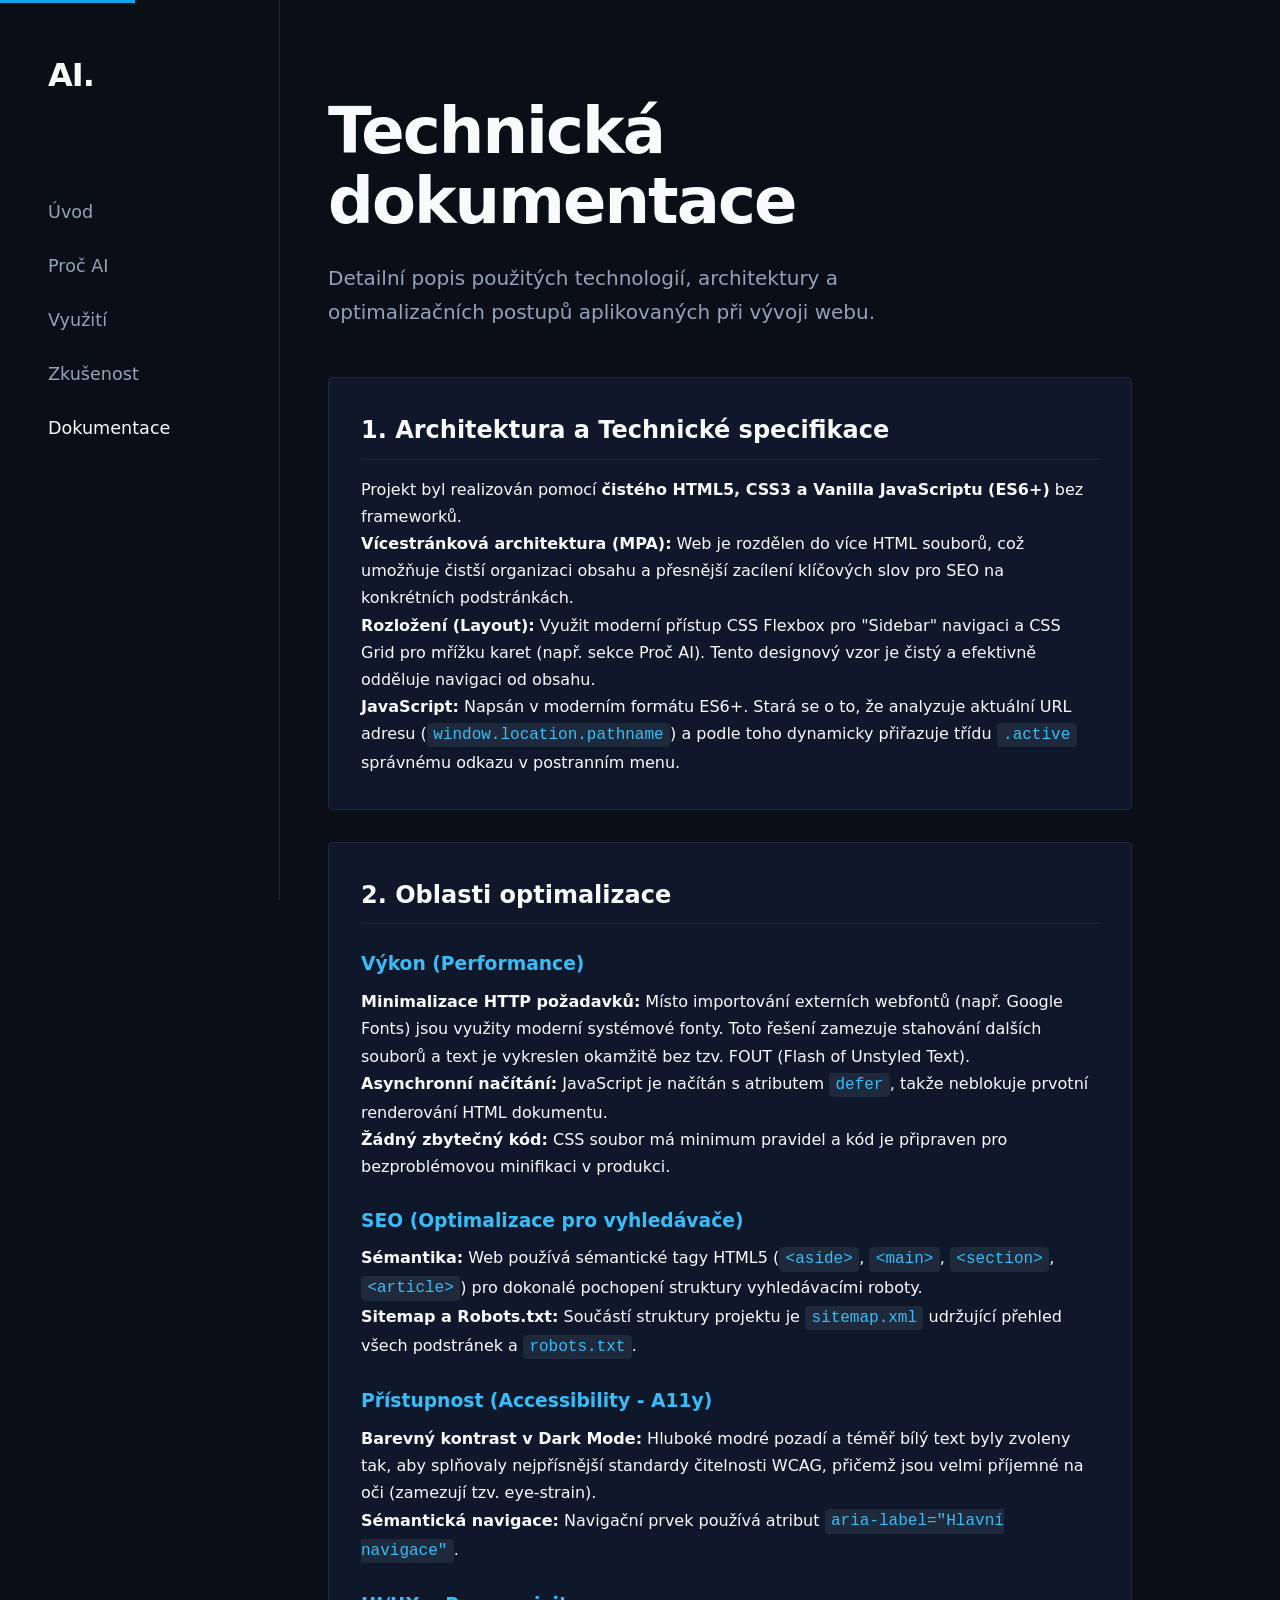
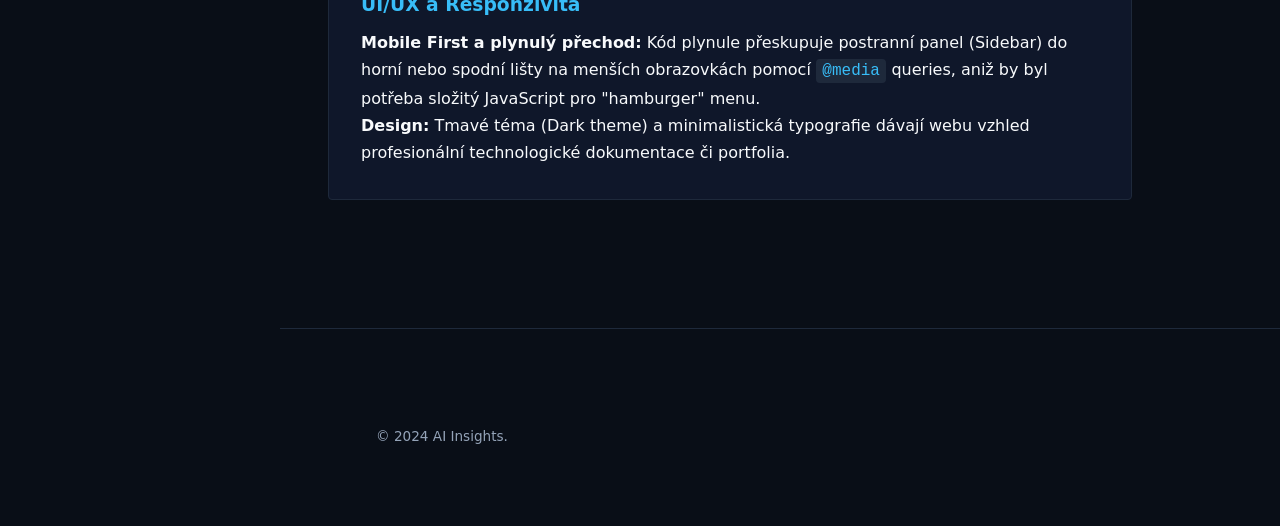
==== dokumentace.html @ 2f6a8284 "Update accessibility, SEO, responsive UI and add README" ====
<!DOCTYPE html>
<html lang="cs">
<head>
    <meta charset="UTF-8">
    <meta name="viewport" content="width=device-width, initial-scale=1.0">
    <title>Technická Dokumentace - AI Insights</title>
    <link rel="canonical" href="https://www.mojeaiprezentace.cz/dokumentace.html">

    <!-- Open Graph / Facebook -->
    <meta property="og:title" content="Technická Dokumentace - AI Insights">
    <meta property="og:description" content="Detailní popis použitých technologií, architektury a optimalizačních postupů aplikovaných při vývoji webu.">
    <meta property="og:type" content="article">
    <meta property="og:url" content="https://www.mojeaiprezentace.cz/dokumentace.html">
    <meta property="og:image" content="https://www.mojeaiprezentace.cz/assets/og-image.png">

    <!-- Twitter -->
    <meta name="twitter:card" content="summary_large_image">
    <meta name="twitter:title" content="Technická Dokumentace - AI Insights">
    <meta name="twitter:description" content="Detailní popis použitých technologií, architektury a optimalizačních postupů aplikovaných při vývoji webu.">
    <meta name="twitter:image" content="https://www.mojeaiprezentace.cz/assets/og-image.png">

    <link rel="stylesheet" href="style.css">
    <style>
        .doc-section {
            background: var(--clr-bg-surface);
            padding: 2rem;
            border-radius: var(--border-radius);
            margin-bottom: 2rem;
            border: 1px solid var(--clr-border);
        }
        .doc-section h2 {
            color: var(--clr-text-main);
            border-bottom: 1px solid var(--clr-border);
            padding-bottom: 0.5rem;
            margin-bottom: 1rem;
        }
        .doc-section h3 {
            color: var(--clr-primary-400);
            margin-top: 1.5rem;
            margin-bottom: 0.5rem;
        }
        code {
            background-color: var(--clr-bg-card);
            padding: 0.2rem 0.4rem;
            border-radius: 4px;
            font-family: monospace;
            color: var(--clr-primary-400);
        }
    </style>
</head>
<body>
    <a href="#main-content" class="skip-link">Přejít na obsah</a>
    <aside class="sidebar" aria-label="Hlavní navigace">
        <div class="logo-text">AI.</div>
        <nav class="sidebar-nav">
            <a href="index.html" class="nav-link">Úvod</a>
            <a href="proc-ai.html" class="nav-link">Proč AI</a>
            <a href="vyuziti.html" class="nav-link">Využití</a>
            <a href="zkusenost.html" class="nav-link">Zkušenost</a>
            <a href="dokumentace.html" class="nav-link active">Dokumentace</a>
        </nav>
    </aside>

    <div class="main-wrapper">
        <main id="main-content">
            <section class="section">
                <div class="container">
                    <h1 class="page-title">Technická<br>dokumentace</h1>
                    <p class="page-subtitle" style="margin-bottom: 3rem;">Detailní popis použitých technologií, architektury a optimalizačních postupů aplikovaných při vývoji webu.</p>

                    <section class="doc-section">
                        <h2>1. Architektura a Technické specifikace</h2>
                        <p>Projekt byl realizován pomocí <strong>čistého HTML5, CSS3 a Vanilla JavaScriptu (ES6+)</strong> bez frameworků.</p>
                        <ul>
                            <li><strong>Vícestránková architektura (MPA):</strong> Web je rozdělen do více HTML souborů, což umožňuje čistší organizaci obsahu a přesnější zacílení klíčových slov pro SEO na konkrétních podstránkách.</li>
                            <li><strong>Rozložení (Layout):</strong> Využit moderní přístup CSS Flexbox pro "Sidebar" navigaci a CSS Grid pro mřížku karet (např. sekce Proč AI). Tento designový vzor je čistý a efektivně odděluje navigaci od obsahu.</li>
                            <li><strong>JavaScript:</strong> Napsán v moderním formátu ES6+. Stará se o to, že analyzuje aktuální URL adresu (<code>window.location.pathname</code>) a podle toho dynamicky přiřazuje třídu <code>.active</code> správnému odkazu v postranním menu.</li>
                        </ul>
                    </section>

                    <section class="doc-section">
                        <h2>2. Oblasti optimalizace</h2>
                        
                        <h3>Výkon (Performance)</h3>
                        <ul>
                            <li><strong>Minimalizace HTTP požadavků:</strong> Místo importování externích webfontů (např. Google Fonts) jsou využity moderní systémové fonty. Toto řešení zamezuje stahování dalších souborů a text je vykreslen okamžitě bez tzv. FOUT (Flash of Unstyled Text).</li>
                            <li><strong>Asynchronní načítání:</strong> JavaScript je načítán s atributem <code>defer</code>, takže neblokuje prvotní renderování HTML dokumentu.</li>
                            <li><strong>Žádný zbytečný kód:</strong> CSS soubor má minimum pravidel a kód je připraven pro bezproblémovou minifikaci v produkci.</li>
                        </ul>

                        <h3>SEO (Optimalizace pro vyhledávače)</h3>
                        <ul>
                            <li><strong>Sémantika:</strong> Web používá sémantické tagy HTML5 (<code>&lt;aside&gt;</code>, <code>&lt;main&gt;</code>, <code>&lt;section&gt;</code>, <code>&lt;article&gt;</code>) pro dokonalé pochopení struktury vyhledávacími roboty.</li>
                            <li><strong>Sitemap a Robots.txt:</strong> Součástí struktury projektu je <code>sitemap.xml</code> udržující přehled všech podstránek a <code>robots.txt</code>.</li>
                        </ul>

                        <h3>Přístupnost (Accessibility - A11y)</h3>
                        <ul>
                            <li><strong>Barevný kontrast v Dark Mode:</strong> Hluboké modré pozadí a téměř bílý text byly zvoleny tak, aby splňovaly nejpřísnější standardy čitelnosti WCAG, přičemž jsou velmi příjemné na oči (zamezují tzv. eye-strain).</li>
                            <li><strong>Sémantická navigace:</strong> Navigační prvek používá atribut <code>aria-label="Hlavní navigace"</code>.</li>
                        </ul>

                        <h3>UI/UX a Responzivita</h3>
                        <ul>
                            <li><strong>Mobile First a plynulý přechod:</strong> Kód plynule přeskupuje postranní panel (Sidebar) do horní nebo spodní lišty na menších obrazovkách pomocí <code>@media</code> queries, aniž by byl potřeba složitý JavaScript pro "hamburger" menu.</li>
                            <li><strong>Design:</strong> Tmavé téma (Dark theme) a minimalistická typografie dávají webu vzhled profesionální technologické dokumentace či portfolia.</li>
                        </ul>
                    </section>
                </div>
            </section>
        </main>

        <footer class="site-footer">
            <div class="container">
                <p>&copy; 2024 AI Insights.</p>
            </div>
        </footer>
    </div>
    <script src="script.js" defer></script>
</body>
</html>
---- style.css ----
:root {
    --clr-bg: #090e17;
    --clr-bg-surface: #0f172a;
    --clr-bg-card: #1e293b;
    
    --clr-primary-400: #38bdf8;
    --clr-primary-500: #0ea5e9;
    --clr-primary-700: #0369a1;
    
    --clr-text-main: #f8fafc;
    --clr-text-muted: #94a3b8;
    --clr-border: #1e293b;
    
    --font-sans: system-ui, -apple-system, BlinkMacSystemFont, "Segoe UI", Roboto, Helvetica, Arial, sans-serif;
    
    --sidebar-width: 280px;
    --spacing-md: 1.5rem;
    --spacing-lg: 3rem;
    --spacing-xl: 6rem;
    --border-radius: 4px;
}

*, *::before, *::after {
    box-sizing: border-box;
    margin: 0;
    padding: 0;
}

html {
    scroll-behavior: smooth;
    font-size: 16px;
}

body {
    font-family: var(--font-sans);
    line-height: 1.7;
    color: var(--clr-text-main);
    background-color: var(--clr-bg);
    -webkit-font-smoothing: antialiased;
}

a {
    color: var(--clr-primary-400);
    text-decoration: none;
    transition: color 0.2s;
}

a:hover, a:focus {
    color: var(--clr-primary-500);
    text-decoration: underline;
}

/* Přístupnost: viditelné fokusové styly pro klávesnici */
a:focus,
button:focus,
.btn-next:focus,
.btn-primary:focus,
.nav-link:focus {
    outline: 3px solid rgba(14,165,233,0.35);
    outline-offset: 3px;
    border-radius: 6px;
}

/* Skip-link: již existuje, zajistit čitelnost při fokusování */
.skip-link:focus {
    top: 0;
    left: 0;
    background: var(--clr-primary-500);
    color: white;
    padding: 8px 12px;
}

ul { list-style: none; }
.sr-only { position: absolute; width: 1px; height: 1px; padding: 0; margin: -1px; overflow: hidden; clip: rect(0,0,0,0); border: 0; }
.skip-link { position: absolute; top: -40px; left: 0; background: var(--clr-primary-500); color: white; padding: 8px; z-index: 100; }
.skip-link:focus { top: 0; }


.sidebar {
    width: var(--sidebar-width);
    height: 100vh;
    position: fixed;
    top: 0;
    left: 0;
    border-right: 1px solid var(--clr-border);
    background-color: var(--clr-bg);
    display: flex;
    flex-direction: column;
    padding: var(--spacing-lg);
    z-index: 50;
}

.sidebar .logo-text {
    font-size: 2rem;
    font-weight: bold;
    color: var(--clr-text-main);
    margin-bottom: var(--spacing-xl);
    letter-spacing: -1px;
}

.sidebar-nav {
    display: flex;
    flex-direction: column;
    gap: var(--spacing-md);
}

.sidebar-nav a {
    color: var(--clr-text-muted);
    font-size: 1.1rem;
    text-decoration: none;
}

.sidebar-nav a:hover,
.sidebar-nav a.active {
    color: var(--clr-text-main);
}

.main-wrapper {
    margin-left: var(--sidebar-width);
    min-height: 100vh;
    display: flex;
    flex-direction: column;
    
    opacity: 0;
    transition: opacity 0.3s ease-out;
}

.main-wrapper.page-enter-active {
    opacity: 1;
}

.main-wrapper.page-leave-active {
    opacity: 0;
}


.container {
    width: 100%;
    max-width: 900px;
    padding: var(--spacing-lg);
}

.hero {
    flex-grow: 1;
    display: flex;
    align-items: center;
    min-height: 80vh;
}

#hero-title, .page-title {
    font-size: clamp(3rem, 5vw, 5rem);
    line-height: 1.1;
    letter-spacing: -0.03em;
    margin-bottom: var(--spacing-md);
    color: var(--clr-text-main);
    font-weight: 700;
}

.hero-subtitle, .page-subtitle {
    font-size: 1.25rem;
    color: var(--clr-text-muted);
    max-width: 600px;
}

.section {
    padding: var(--spacing-lg) 0;
}

.section-title {
    font-size: 2rem;
    margin-bottom: var(--spacing-lg);
    color: var(--clr-text-main);
}


.grid-3 {
    display: grid;
    grid-template-columns: repeat(auto-fit, minmax(280px, 1fr));
    gap: var(--spacing-lg);
}

.card {
    background: var(--clr-bg-card);
    padding: var(--spacing-lg);
    border-radius: var(--border-radius);
    border: 1px solid var(--clr-border);
}

.card h3 {
    color: var(--clr-text-main);
    margin-bottom: var(--spacing-sm);
    font-size: 1.25rem;
}

.card p {
    color: var(--clr-text-muted);
    font-size: 0.95rem;
}


.feature-list li {
    margin-bottom: var(--spacing-md);
    color: var(--clr-text-muted);
    border-left: 2px solid var(--clr-border);
    padding-left: 1rem;
}

.feature-list strong {
    color: var(--clr-text-main);
    display: block;
    margin-bottom: 0.2rem;
}


.placeholder-box {
    background-color: var(--clr-bg-surface);
    padding: var(--spacing-lg);
    border-radius: var(--border-radius);
    border: 1px solid var(--clr-border);
}

.placeholder-box p {
    margin-bottom: var(--spacing-md);
    color: var(--clr-text-muted);
}

.placeholder-box .lead {
    font-size: 1.15rem;
    color: var(--clr-text-main);
}


.btn-primary {
    display: inline-block;
    padding: 0.75rem 1.5rem;
    background: var(--clr-primary-500);
    color: white;
    border-radius: var(--border-radius);
    font-weight: bold;
    margin-top: var(--spacing-md);
}

.btn-primary:hover {
    background: var(--clr-primary-400);
    text-decoration: none;
}


.site-footer {
    padding: var(--spacing-lg);
    border-top: 1px solid var(--clr-border);
    color: var(--clr-text-muted);
    font-size: 0.85rem;
}


@media (max-width: 900px) {
    .sidebar {
        width: 100%;
        height: auto;
        position: static;
        border-right: none;
        border-bottom: 1px solid var(--clr-border);
        padding: var(--spacing-md);
        flex-direction: row;
        justify-content: space-between;
        align-items: center;
    }
    
    .sidebar .logo-text {
        margin-bottom: 0;
        font-size: 1.5rem;
    }
    
    .sidebar-nav {
        flex-direction: row;
        gap: var(--spacing-md);
    }
    
    .sidebar-nav a {
        font-size: 0.95rem;
    }
    
    .main-wrapper {
        margin-left: 0;
        width: 100%;
    }
}

@media (max-width: 600px) {
    .sidebar {
        flex-direction: column;
        align-items: flex-start;
        gap: var(--spacing-md);
    }
    .sidebar-nav {
        flex-direction: column;
        gap: 0.5rem;
    }
}




.fade-in-left {
    opacity: 0;
    transform: translateX(-30px);
    transition: opacity 0.6s cubic-bezier(0.25, 0.46, 0.45, 0.94), transform 0.6s cubic-bezier(0.25, 0.46, 0.45, 0.94);
    will-change: opacity, transform; 
}

.fade-in-left.visible {
    opacity: 1;
    transform: translateX(0);
}


.grid-3 .card:nth-child(1) { transition-delay: 0.1s; }
.grid-3 .card:nth-child(2) { transition-delay: 0.2s; }
.grid-3 .card:nth-child(3) { transition-delay: 0.3s; }


.page-navigation {
    margin-top: auto; 
    padding: var(--spacing-lg) 0;
    display: flex;
    justify-content: flex-end;
    border-top: 1px solid var(--clr-border);
}

.btn-next {
    display: inline-flex;
    align-items: center;
    gap: 0.75rem;
    padding: 0.75rem 2rem;
    background: transparent;
    color: var(--clr-text-main);
    border: 1px solid var(--clr-border);
    border-radius: 50px;
    font-weight: 500;
    transition: all 0.2s ease;
}

.btn-next::after {
    content: "→";
    transition: transform 0.2s ease;
}

.btn-next:hover {
    background: var(--clr-bg-card);
    border-color: var(--clr-primary-500);
    text-decoration: none;
}

.btn-next:hover::after {
    transform: translateX(5px); 
}
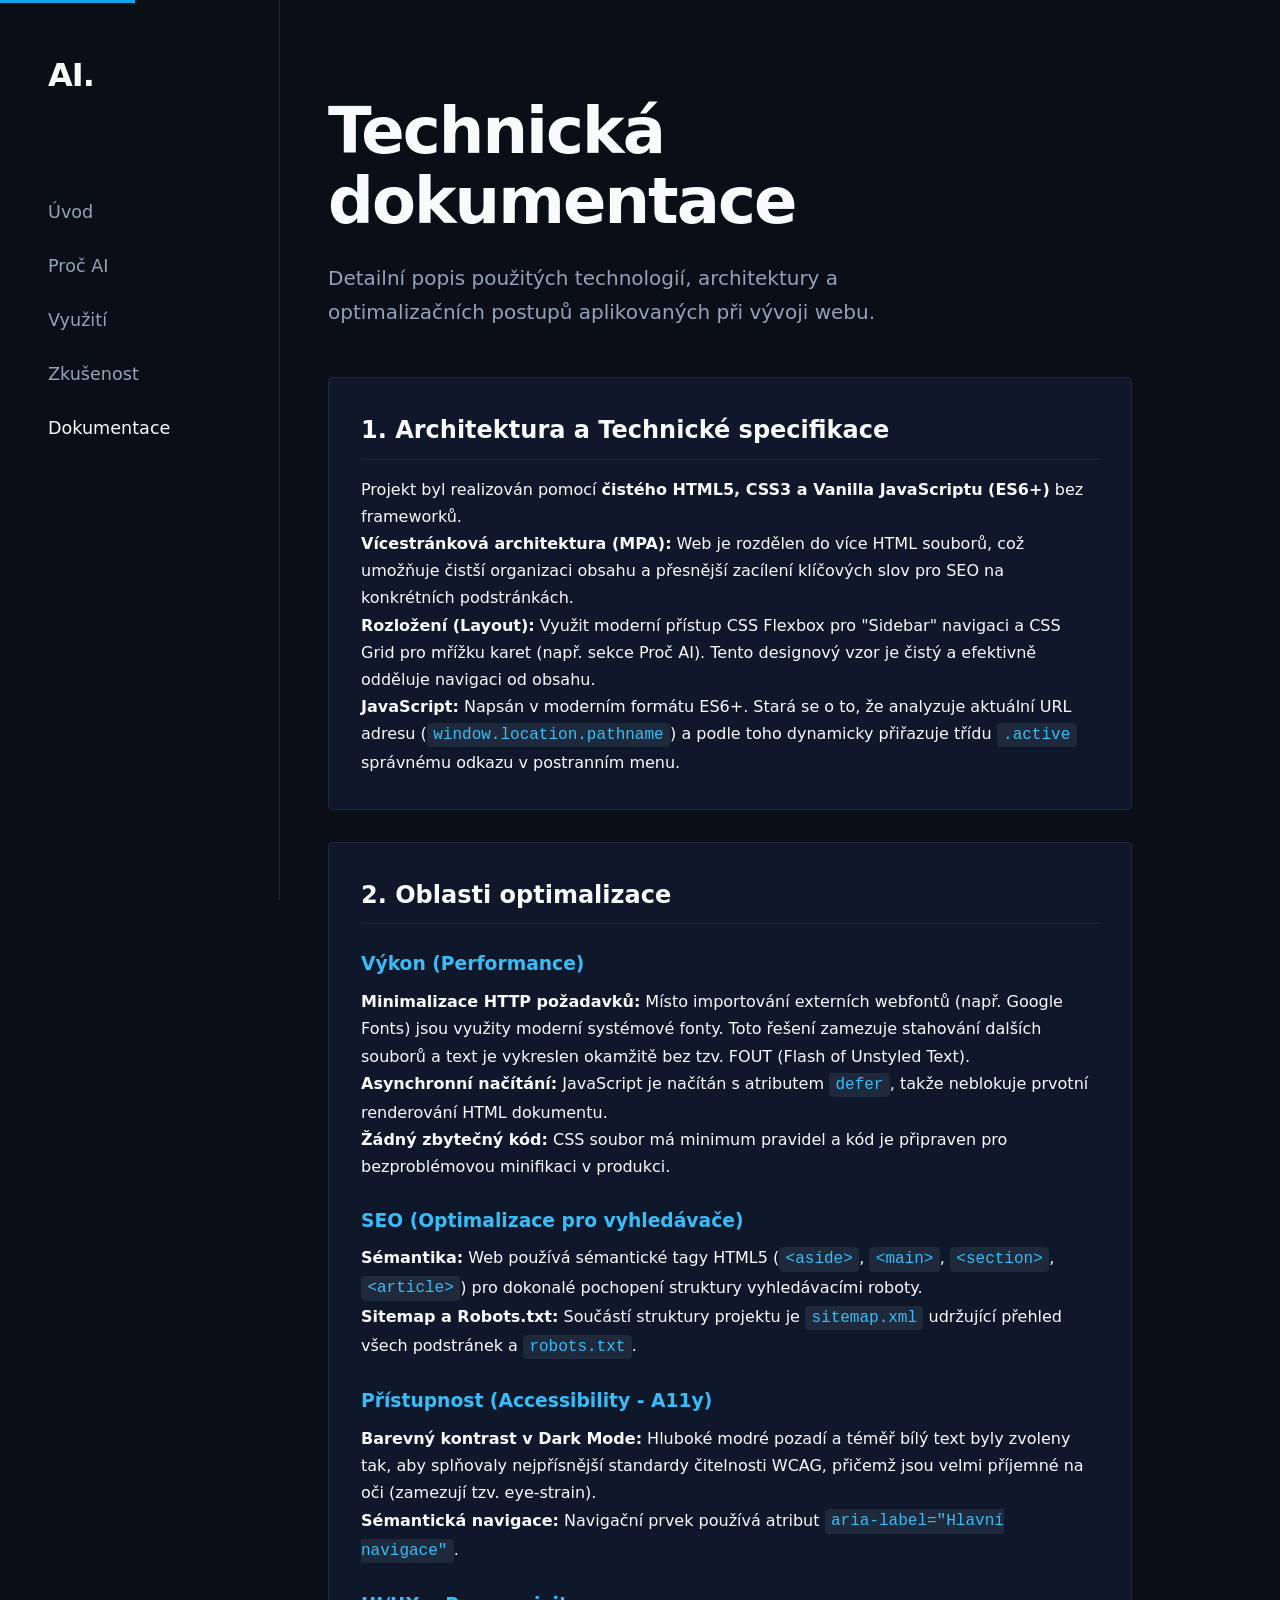
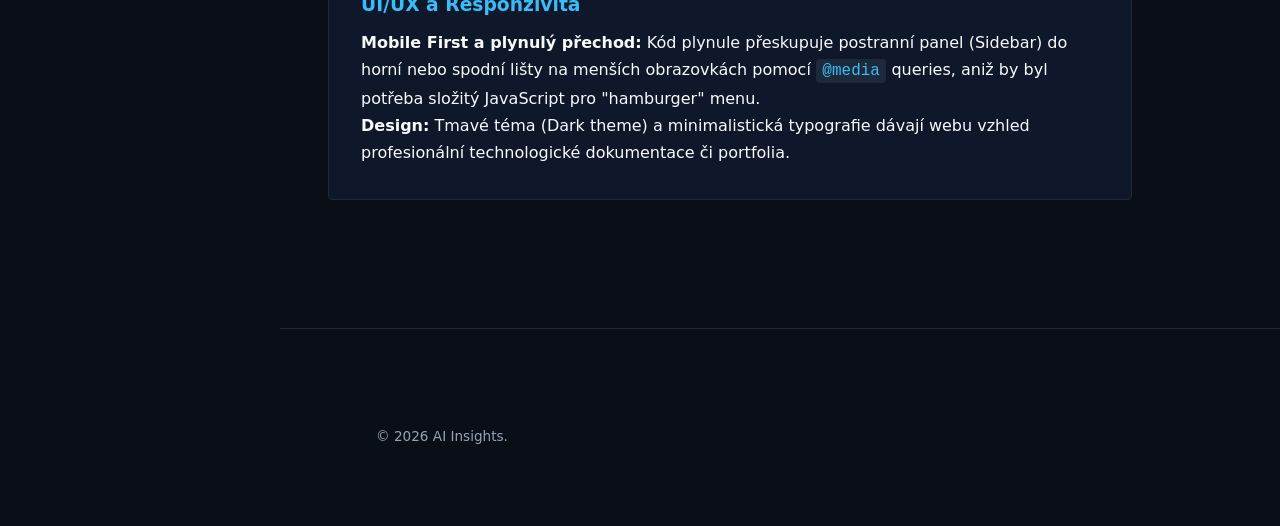
==== commit 9489192c: "Update: Fix metadata URLs, add images directory, update README documentation, add AI experience cont" ====
--- a/dokumentace.html
+++ b/dokumentace.html
@@ -4,20 +4,20 @@
     <meta charset="UTF-8">
     <meta name="viewport" content="width=device-width, initial-scale=1.0">
     <title>Technická Dokumentace - AI Insights</title>
-    <link rel="canonical" href="https://www.mojeaiprezentace.cz/dokumentace.html">
+    <link rel="canonical" href="https://goosening.github.io/AI_Vyuziti_Web/dokumentace.html">
 
     <!-- Open Graph / Facebook -->
     <meta property="og:title" content="Technická Dokumentace - AI Insights">
     <meta property="og:description" content="Detailní popis použitých technologií, architektury a optimalizačních postupů aplikovaných při vývoji webu.">
     <meta property="og:type" content="article">
-    <meta property="og:url" content="https://www.mojeaiprezentace.cz/dokumentace.html">
-    <meta property="og:image" content="https://www.mojeaiprezentace.cz/assets/og-image.png">
+    <meta property="og:url" content="https://goosening.github.io/AI_Vyuziti_Web/dokumentace.html">
+    <meta property="og:image" content="https://goosening.github.io/AI_Vyuziti_Web/assets/og-image.png">
 
     <!-- Twitter -->
     <meta name="twitter:card" content="summary_large_image">
     <meta name="twitter:title" content="Technická Dokumentace - AI Insights">
     <meta name="twitter:description" content="Detailní popis použitých technologií, architektury a optimalizačních postupů aplikovaných při vývoji webu.">
-    <meta name="twitter:image" content="https://www.mojeaiprezentace.cz/assets/og-image.png">
+    <meta name="twitter:image" content="https://goosening.github.io/AI_Vyuziti_Web/assets/og-image.png">
 
     <link rel="stylesheet" href="style.css">
     <style>
@@ -112,7 +112,7 @@
 
         <footer class="site-footer">
             <div class="container">
-                <p>&copy; 2024 AI Insights.</p>
+                <p>&copy; 2026 AI Insights.</p>
             </div>
         </footer>
     </div>
